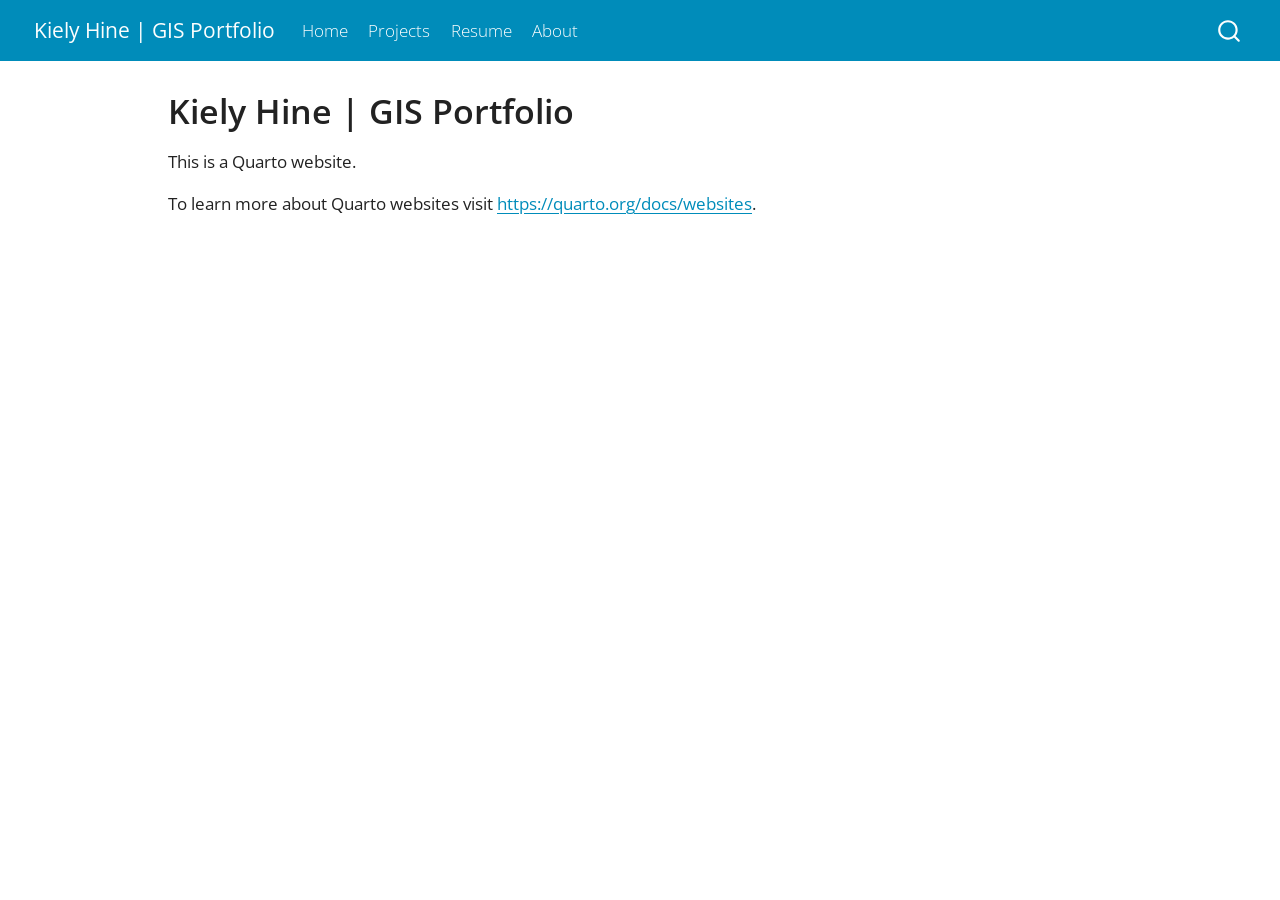
==== docs/index.html @ 795e0b1f "Initial portfolio site setup" ====
<!DOCTYPE html>
<html xmlns="http://www.w3.org/1999/xhtml" lang="en" xml:lang="en"><head>

<meta charset="utf-8">
<meta name="generator" content="quarto-1.8.25">

<meta name="viewport" content="width=device-width, initial-scale=1.0, user-scalable=yes">


<title>Kiely Hine | GIS Portfolio</title>
<style>
code{white-space: pre-wrap;}
span.smallcaps{font-variant: small-caps;}
div.columns{display: flex; gap: min(4vw, 1.5em);}
div.column{flex: auto; overflow-x: auto;}
div.hanging-indent{margin-left: 1.5em; text-indent: -1.5em;}
ul.task-list{list-style: none;}
ul.task-list li input[type="checkbox"] {
  width: 0.8em;
  margin: 0 0.8em 0.2em -1em; /* quarto-specific, see https://github.com/quarto-dev/quarto-cli/issues/4556 */ 
  vertical-align: middle;
}
</style>


<script src="site_libs/quarto-nav/quarto-nav.js"></script>
<script src="site_libs/quarto-nav/headroom.min.js"></script>
<script src="site_libs/clipboard/clipboard.min.js"></script>
<script src="site_libs/quarto-search/autocomplete.umd.js"></script>
<script src="site_libs/quarto-search/fuse.min.js"></script>
<script src="site_libs/quarto-search/quarto-search.js"></script>
<meta name="quarto:offset" content="./">
<script src="site_libs/quarto-html/quarto.js" type="module"></script>
<script src="site_libs/quarto-html/tabsets/tabsets.js" type="module"></script>
<script src="site_libs/quarto-html/axe/axe-check.js" type="module"></script>
<script src="site_libs/quarto-html/popper.min.js"></script>
<script src="site_libs/quarto-html/tippy.umd.min.js"></script>
<script src="site_libs/quarto-html/anchor.min.js"></script>
<link href="site_libs/quarto-html/tippy.css" rel="stylesheet">
<link href="site_libs/quarto-html/quarto-syntax-highlighting-7b89279ff1a6dce999919e0e67d4d9ec.css" rel="stylesheet" id="quarto-text-highlighting-styles">
<script src="site_libs/bootstrap/bootstrap.min.js"></script>
<link href="site_libs/bootstrap/bootstrap-icons.css" rel="stylesheet">
<link href="site_libs/bootstrap/bootstrap-980b7731fb1d77f0b19a7f8959812838.min.css" rel="stylesheet" append-hash="true" id="quarto-bootstrap" data-mode="light">
<script id="quarto-search-options" type="application/json">{
  "location": "navbar",
  "copy-button": false,
  "collapse-after": 3,
  "panel-placement": "end",
  "type": "overlay",
  "limit": 50,
  "keyboard-shortcut": [
    "f",
    "/",
    "s"
  ],
  "show-item-context": false,
  "language": {
    "search-no-results-text": "No results",
    "search-matching-documents-text": "matching documents",
    "search-copy-link-title": "Copy link to search",
    "search-hide-matches-text": "Hide additional matches",
    "search-more-match-text": "more match in this document",
    "search-more-matches-text": "more matches in this document",
    "search-clear-button-title": "Clear",
    "search-text-placeholder": "",
    "search-detached-cancel-button-title": "Cancel",
    "search-submit-button-title": "Submit",
    "search-label": "Search"
  }
}</script>


</head>

<body class="nav-fixed quarto-light">

<div id="quarto-search-results"></div>
  <header id="quarto-header" class="headroom fixed-top">
    <nav class="navbar navbar-expand-lg " data-bs-theme="dark">
      <div class="navbar-container container-fluid">
      <div class="navbar-brand-container mx-auto">
    <a href="./index.html" class="navbar-brand navbar-brand-logo">
    </a>
    <a class="navbar-brand" href="./index.html">
    <span class="navbar-title">Kiely Hine | GIS Portfolio</span>
    </a>
  </div>
            <div id="quarto-search" class="" title="Search"></div>
          <button class="navbar-toggler" type="button" data-bs-toggle="collapse" data-bs-target="#navbarCollapse" aria-controls="navbarCollapse" role="menu" aria-expanded="false" aria-label="Toggle navigation" onclick="if (window.quartoToggleHeadroom) { window.quartoToggleHeadroom(); }">
  <span class="navbar-toggler-icon"></span>
</button>
          <div class="collapse navbar-collapse" id="navbarCollapse">
            <ul class="navbar-nav navbar-nav-scroll me-auto">
  <li class="nav-item">
    <a class="nav-link active" href="./index.html" aria-current="page"> 
<span class="menu-text">Home</span></a>
  </li>  
  <li class="nav-item">
    <a class="nav-link" href="./projects.html"> 
<span class="menu-text">Projects</span></a>
  </li>  
  <li class="nav-item">
    <a class="nav-link" href="./resume.html"> 
<span class="menu-text">Resume</span></a>
  </li>  
  <li class="nav-item">
    <a class="nav-link" href="./about.html"> 
<span class="menu-text">About</span></a>
  </li>  
</ul>
          </div> <!-- /navcollapse -->
            <div class="quarto-navbar-tools">
</div>
      </div> <!-- /container-fluid -->
    </nav>
</header>
<!-- content -->
<div id="quarto-content" class="quarto-container page-columns page-rows-contents page-layout-article page-navbar">
<!-- sidebar -->
<!-- margin-sidebar -->
    <div id="quarto-margin-sidebar" class="sidebar margin-sidebar zindex-bottom">
        
    </div>
<!-- main -->
<main class="content" id="quarto-document-content">

<header id="title-block-header" class="quarto-title-block default">
<div class="quarto-title">
<h1 class="title">Kiely Hine | GIS Portfolio</h1>
</div>



<div class="quarto-title-meta">

    
  
    
  </div>
  


</header>


<p>This is a Quarto website.</p>
<p>To learn more about Quarto websites visit <a href="https://quarto.org/docs/websites" class="uri">https://quarto.org/docs/websites</a>.</p>



</main> <!-- /main -->
<script id="quarto-html-after-body" type="application/javascript">
  window.document.addEventListener("DOMContentLoaded", function (event) {
    const icon = "";
    const anchorJS = new window.AnchorJS();
    anchorJS.options = {
      placement: 'right',
      icon: icon
    };
    anchorJS.add('.anchored');
    const isCodeAnnotation = (el) => {
      for (const clz of el.classList) {
        if (clz.startsWith('code-annotation-')) {                     
          return true;
        }
      }
      return false;
    }
    const onCopySuccess = function(e) {
      // button target
      const button = e.trigger;
      // don't keep focus
      button.blur();
      // flash "checked"
      button.classList.add('code-copy-button-checked');
      var currentTitle = button.getAttribute("title");
      button.setAttribute("title", "Copied!");
      let tooltip;
      if (window.bootstrap) {
        button.setAttribute("data-bs-toggle", "tooltip");
        button.setAttribute("data-bs-placement", "left");
        button.setAttribute("data-bs-title", "Copied!");
        tooltip = new bootstrap.Tooltip(button, 
          { trigger: "manual", 
            customClass: "code-copy-button-tooltip",
            offset: [0, -8]});
        tooltip.show();    
      }
      setTimeout(function() {
        if (tooltip) {
          tooltip.hide();
          button.removeAttribute("data-bs-title");
          button.removeAttribute("data-bs-toggle");
          button.removeAttribute("data-bs-placement");
        }
        button.setAttribute("title", currentTitle);
        button.classList.remove('code-copy-button-checked');
      }, 1000);
      // clear code selection
      e.clearSelection();
    }
    const getTextToCopy = function(trigger) {
      const outerScaffold = trigger.parentElement.cloneNode(true);
      const codeEl = outerScaffold.querySelector('code');
      for (const childEl of codeEl.children) {
        if (isCodeAnnotation(childEl)) {
          childEl.remove();
        }
      }
      return codeEl.innerText;
    }
    const clipboard = new window.ClipboardJS('.code-copy-button:not([data-in-quarto-modal])', {
      text: getTextToCopy
    });
    clipboard.on('success', onCopySuccess);
    if (window.document.getElementById('quarto-embedded-source-code-modal')) {
      const clipboardModal = new window.ClipboardJS('.code-copy-button[data-in-quarto-modal]', {
        text: getTextToCopy,
        container: window.document.getElementById('quarto-embedded-source-code-modal')
      });
      clipboardModal.on('success', onCopySuccess);
    }
      var localhostRegex = new RegExp(/^(?:http|https):\/\/localhost\:?[0-9]*\//);
      var mailtoRegex = new RegExp(/^mailto:/);
        var filterRegex = new RegExp('/' + window.location.host + '/');
      var isInternal = (href) => {
          return filterRegex.test(href) || localhostRegex.test(href) || mailtoRegex.test(href);
      }
      // Inspect non-navigation links and adorn them if external
     var links = window.document.querySelectorAll('a[href]:not(.nav-link):not(.navbar-brand):not(.toc-action):not(.sidebar-link):not(.sidebar-item-toggle):not(.pagination-link):not(.no-external):not([aria-hidden]):not(.dropdown-item):not(.quarto-navigation-tool):not(.about-link)');
      for (var i=0; i<links.length; i++) {
        const link = links[i];
        if (!isInternal(link.href)) {
          // undo the damage that might have been done by quarto-nav.js in the case of
          // links that we want to consider external
          if (link.dataset.originalHref !== undefined) {
            link.href = link.dataset.originalHref;
          }
        }
      }
    function tippyHover(el, contentFn, onTriggerFn, onUntriggerFn) {
      const config = {
        allowHTML: true,
        maxWidth: 500,
        delay: 100,
        arrow: false,
        appendTo: function(el) {
            return el.parentElement;
        },
        interactive: true,
        interactiveBorder: 10,
        theme: 'quarto',
        placement: 'bottom-start',
      };
      if (contentFn) {
        config.content = contentFn;
      }
      if (onTriggerFn) {
        config.onTrigger = onTriggerFn;
      }
      if (onUntriggerFn) {
        config.onUntrigger = onUntriggerFn;
      }
      window.tippy(el, config); 
    }
    const noterefs = window.document.querySelectorAll('a[role="doc-noteref"]');
    for (var i=0; i<noterefs.length; i++) {
      const ref = noterefs[i];
      tippyHover(ref, function() {
        // use id or data attribute instead here
        let href = ref.getAttribute('data-footnote-href') || ref.getAttribute('href');
        try { href = new URL(href).hash; } catch {}
        const id = href.replace(/^#\/?/, "");
        const note = window.document.getElementById(id);
        if (note) {
          return note.innerHTML;
        } else {
          return "";
        }
      });
    }
    const xrefs = window.document.querySelectorAll('a.quarto-xref');
    const processXRef = (id, note) => {
      // Strip column container classes
      const stripColumnClz = (el) => {
        el.classList.remove("page-full", "page-columns");
        if (el.children) {
          for (const child of el.children) {
            stripColumnClz(child);
          }
        }
      }
      stripColumnClz(note)
      if (id === null || id.startsWith('sec-')) {
        // Special case sections, only their first couple elements
        const container = document.createElement("div");
        if (note.children && note.children.length > 2) {
          container.appendChild(note.children[0].cloneNode(true));
          for (let i = 1; i < note.children.length; i++) {
            const child = note.children[i];
            if (child.tagName === "P" && child.innerText === "") {
              continue;
            } else {
              container.appendChild(child.cloneNode(true));
              break;
            }
          }
          if (window.Quarto?.typesetMath) {
            window.Quarto.typesetMath(container);
          }
          return container.innerHTML
        } else {
          if (window.Quarto?.typesetMath) {
            window.Quarto.typesetMath(note);
          }
          return note.innerHTML;
        }
      } else {
        // Remove any anchor links if they are present
        const anchorLink = note.querySelector('a.anchorjs-link');
        if (anchorLink) {
          anchorLink.remove();
        }
        if (window.Quarto?.typesetMath) {
          window.Quarto.typesetMath(note);
        }
        if (note.classList.contains("callout")) {
          return note.outerHTML;
        } else {
          return note.innerHTML;
        }
      }
    }
    for (var i=0; i<xrefs.length; i++) {
      const xref = xrefs[i];
      tippyHover(xref, undefined, function(instance) {
        instance.disable();
        let url = xref.getAttribute('href');
        let hash = undefined; 
        if (url.startsWith('#')) {
          hash = url;
        } else {
          try { hash = new URL(url).hash; } catch {}
        }
        if (hash) {
          const id = hash.replace(/^#\/?/, "");
          const note = window.document.getElementById(id);
          if (note !== null) {
            try {
              const html = processXRef(id, note.cloneNode(true));
              instance.setContent(html);
            } finally {
              instance.enable();
              instance.show();
            }
          } else {
            // See if we can fetch this
            fetch(url.split('#')[0])
            .then(res => res.text())
            .then(html => {
              const parser = new DOMParser();
              const htmlDoc = parser.parseFromString(html, "text/html");
              const note = htmlDoc.getElementById(id);
              if (note !== null) {
                const html = processXRef(id, note);
                instance.setContent(html);
              } 
            }).finally(() => {
              instance.enable();
              instance.show();
            });
          }
        } else {
          // See if we can fetch a full url (with no hash to target)
          // This is a special case and we should probably do some content thinning / targeting
          fetch(url)
          .then(res => res.text())
          .then(html => {
            const parser = new DOMParser();
            const htmlDoc = parser.parseFromString(html, "text/html");
            const note = htmlDoc.querySelector('main.content');
            if (note !== null) {
              // This should only happen for chapter cross references
              // (since there is no id in the URL)
              // remove the first header
              if (note.children.length > 0 && note.children[0].tagName === "HEADER") {
                note.children[0].remove();
              }
              const html = processXRef(null, note);
              instance.setContent(html);
            } 
          }).finally(() => {
            instance.enable();
            instance.show();
          });
        }
      }, function(instance) {
      });
    }
        let selectedAnnoteEl;
        const selectorForAnnotation = ( cell, annotation) => {
          let cellAttr = 'data-code-cell="' + cell + '"';
          let lineAttr = 'data-code-annotation="' +  annotation + '"';
          const selector = 'span[' + cellAttr + '][' + lineAttr + ']';
          return selector;
        }
        const selectCodeLines = (annoteEl) => {
          const doc = window.document;
          const targetCell = annoteEl.getAttribute("data-target-cell");
          const targetAnnotation = annoteEl.getAttribute("data-target-annotation");
          const annoteSpan = window.document.querySelector(selectorForAnnotation(targetCell, targetAnnotation));
          const lines = annoteSpan.getAttribute("data-code-lines").split(",");
          const lineIds = lines.map((line) => {
            return targetCell + "-" + line;
          })
          let top = null;
          let height = null;
          let parent = null;
          if (lineIds.length > 0) {
              //compute the position of the single el (top and bottom and make a div)
              const el = window.document.getElementById(lineIds[0]);
              top = el.offsetTop;
              height = el.offsetHeight;
              parent = el.parentElement.parentElement;
            if (lineIds.length > 1) {
              const lastEl = window.document.getElementById(lineIds[lineIds.length - 1]);
              const bottom = lastEl.offsetTop + lastEl.offsetHeight;
              height = bottom - top;
            }
            if (top !== null && height !== null && parent !== null) {
              // cook up a div (if necessary) and position it 
              let div = window.document.getElementById("code-annotation-line-highlight");
              if (div === null) {
                div = window.document.createElement("div");
                div.setAttribute("id", "code-annotation-line-highlight");
                div.style.position = 'absolute';
                parent.appendChild(div);
              }
              div.style.top = top - 2 + "px";
              div.style.height = height + 4 + "px";
              div.style.left = 0;
              let gutterDiv = window.document.getElementById("code-annotation-line-highlight-gutter");
              if (gutterDiv === null) {
                gutterDiv = window.document.createElement("div");
                gutterDiv.setAttribute("id", "code-annotation-line-highlight-gutter");
                gutterDiv.style.position = 'absolute';
                const codeCell = window.document.getElementById(targetCell);
                const gutter = codeCell.querySelector('.code-annotation-gutter');
                gutter.appendChild(gutterDiv);
              }
              gutterDiv.style.top = top - 2 + "px";
              gutterDiv.style.height = height + 4 + "px";
            }
            selectedAnnoteEl = annoteEl;
          }
        };
        const unselectCodeLines = () => {
          const elementsIds = ["code-annotation-line-highlight", "code-annotation-line-highlight-gutter"];
          elementsIds.forEach((elId) => {
            const div = window.document.getElementById(elId);
            if (div) {
              div.remove();
            }
          });
          selectedAnnoteEl = undefined;
        };
          // Handle positioning of the toggle
      window.addEventListener(
        "resize",
        throttle(() => {
          elRect = undefined;
          if (selectedAnnoteEl) {
            selectCodeLines(selectedAnnoteEl);
          }
        }, 10)
      );
      function throttle(fn, ms) {
      let throttle = false;
      let timer;
        return (...args) => {
          if(!throttle) { // first call gets through
              fn.apply(this, args);
              throttle = true;
          } else { // all the others get throttled
              if(timer) clearTimeout(timer); // cancel #2
              timer = setTimeout(() => {
                fn.apply(this, args);
                timer = throttle = false;
              }, ms);
          }
        };
      }
        // Attach click handler to the DT
        const annoteDls = window.document.querySelectorAll('dt[data-target-cell]');
        for (const annoteDlNode of annoteDls) {
          annoteDlNode.addEventListener('click', (event) => {
            const clickedEl = event.target;
            if (clickedEl !== selectedAnnoteEl) {
              unselectCodeLines();
              const activeEl = window.document.querySelector('dt[data-target-cell].code-annotation-active');
              if (activeEl) {
                activeEl.classList.remove('code-annotation-active');
              }
              selectCodeLines(clickedEl);
              clickedEl.classList.add('code-annotation-active');
            } else {
              // Unselect the line
              unselectCodeLines();
              clickedEl.classList.remove('code-annotation-active');
            }
          });
        }
    const findCites = (el) => {
      const parentEl = el.parentElement;
      if (parentEl) {
        const cites = parentEl.dataset.cites;
        if (cites) {
          return {
            el,
            cites: cites.split(' ')
          };
        } else {
          return findCites(el.parentElement)
        }
      } else {
        return undefined;
      }
    };
    var bibliorefs = window.document.querySelectorAll('a[role="doc-biblioref"]');
    for (var i=0; i<bibliorefs.length; i++) {
      const ref = bibliorefs[i];
      const citeInfo = findCites(ref);
      if (citeInfo) {
        tippyHover(citeInfo.el, function() {
          var popup = window.document.createElement('div');
          citeInfo.cites.forEach(function(cite) {
            var citeDiv = window.document.createElement('div');
            citeDiv.classList.add('hanging-indent');
            citeDiv.classList.add('csl-entry');
            var biblioDiv = window.document.getElementById('ref-' + cite);
            if (biblioDiv) {
              citeDiv.innerHTML = biblioDiv.innerHTML;
            }
            popup.appendChild(citeDiv);
          });
          return popup.innerHTML;
        });
      }
    }
  });
  </script>
</div> <!-- /content -->




</body></html>
---- docs/site_libs/quarto-html/tippy.css ----
.tippy-box[data-animation=fade][data-state=hidden]{opacity:0}[data-tippy-root]{max-width:calc(100vw - 10px)}.tippy-box{position:relative;background-color:#333;color:#fff;border-radius:4px;font-size:14px;line-height:1.4;white-space:normal;outline:0;transition-property:transform,visibility,opacity}.tippy-box[data-placement^=top]>.tippy-arrow{bottom:0}.tippy-box[data-placement^=top]>.tippy-arrow:before{bottom:-7px;left:0;border-width:8px 8px 0;border-top-color:initial;transform-origin:center top}.tippy-box[data-placement^=bottom]>.tippy-arrow{top:0}.tippy-box[data-placement^=bottom]>.tippy-arrow:before{top:-7px;left:0;border-width:0 8px 8px;border-bottom-color:initial;transform-origin:center bottom}.tippy-box[data-placement^=left]>.tippy-arrow{right:0}.tippy-box[data-placement^=left]>.tippy-arrow:before{border-width:8px 0 8px 8px;border-left-color:initial;right:-7px;transform-origin:center left}.tippy-box[data-placement^=right]>.tippy-arrow{left:0}.tippy-box[data-placement^=right]>.tippy-arrow:before{left:-7px;border-width:8px 8px 8px 0;border-right-color:initial;transform-origin:center right}.tippy-box[data-inertia][data-state=visible]{transition-timing-function:cubic-bezier(.54,1.5,.38,1.11)}.tippy-arrow{width:16px;height:16px;color:#333}.tippy-arrow:before{content:"";position:absolute;border-color:transparent;border-style:solid}.tippy-content{position:relative;padding:5px 9px;z-index:1}
---- docs/site_libs/quarto-html/quarto-syntax-highlighting-7b89279ff1a6dce999919e0e67d4d9ec.css ----
/* quarto syntax highlight colors */
:root {
  --quarto-hl-ot-color: #003B4F;
  --quarto-hl-at-color: #657422;
  --quarto-hl-ss-color: #20794D;
  --quarto-hl-an-color: #5E5E5E;
  --quarto-hl-fu-color: #4758AB;
  --quarto-hl-st-color: #20794D;
  --quarto-hl-cf-color: #003B4F;
  --quarto-hl-op-color: #5E5E5E;
  --quarto-hl-er-color: #AD0000;
  --quarto-hl-bn-color: #AD0000;
  --quarto-hl-al-color: #AD0000;
  --quarto-hl-va-color: #111111;
  --quarto-hl-bu-color: inherit;
  --quarto-hl-ex-color: inherit;
  --quarto-hl-pp-color: #AD0000;
  --quarto-hl-in-color: #5E5E5E;
  --quarto-hl-vs-color: #20794D;
  --quarto-hl-wa-color: #5E5E5E;
  --quarto-hl-do-color: #5E5E5E;
  --quarto-hl-im-color: #00769E;
  --quarto-hl-ch-color: #20794D;
  --quarto-hl-dt-color: #AD0000;
  --quarto-hl-fl-color: #AD0000;
  --quarto-hl-co-color: #5E5E5E;
  --quarto-hl-cv-color: #5E5E5E;
  --quarto-hl-cn-color: #8f5902;
  --quarto-hl-sc-color: #5E5E5E;
  --quarto-hl-dv-color: #AD0000;
  --quarto-hl-kw-color: #003B4F;
}

/* other quarto variables */
:root {
  --quarto-font-monospace: SFMono-Regular, Menlo, Monaco, Consolas, "Liberation Mono", "Courier New", monospace;
}

/* syntax highlight based on Pandoc's rules */
pre > code.sourceCode > span {
  color: #003B4F;
}

code.sourceCode > span {
  color: #003B4F;
}

div.sourceCode,
div.sourceCode pre.sourceCode {
  color: #003B4F;
}

/* Normal */
code span {
  color: #003B4F;
}

/* Alert */
code span.al {
  color: #AD0000;
  font-style: inherit;
}

/* Annotation */
code span.an {
  color: #5E5E5E;
  font-style: inherit;
}

/* Attribute */
code span.at {
  color: #657422;
  font-style: inherit;
}

/* BaseN */
code span.bn {
  color: #AD0000;
  font-style: inherit;
}

/* BuiltIn */
code span.bu {
  font-style: inherit;
}

/* ControlFlow */
code span.cf {
  color: #003B4F;
  font-weight: bold;
  font-style: inherit;
}

/* Char */
code span.ch {
  color: #20794D;
  font-style: inherit;
}

/* Constant */
code span.cn {
  color: #8f5902;
  font-style: inherit;
}

/* Comment */
code span.co {
  color: #5E5E5E;
  font-style: inherit;
}

/* CommentVar */
code span.cv {
  color: #5E5E5E;
  font-style: italic;
}

/* Documentation */
code span.do {
  color: #5E5E5E;
  font-style: italic;
}

/* DataType */
code span.dt {
  color: #AD0000;
  font-style: inherit;
}

/* DecVal */
code span.dv {
  color: #AD0000;
  font-style: inherit;
}

/* Error */
code span.er {
  color: #AD0000;
  font-style: inherit;
}

/* Extension */
code span.ex {
  font-style: inherit;
}

/* Float */
code span.fl {
  color: #AD0000;
  font-style: inherit;
}

/* Function */
code span.fu {
  color: #4758AB;
  font-style: inherit;
}

/* Import */
code span.im {
  color: #00769E;
  font-style: inherit;
}

/* Information */
code span.in {
  color: #5E5E5E;
  font-style: inherit;
}

/* Keyword */
code span.kw {
  color: #003B4F;
  font-weight: bold;
  font-style: inherit;
}

/* Operator */
code span.op {
  color: #5E5E5E;
  font-style: inherit;
}

/* Other */
code span.ot {
  color: #003B4F;
  font-style: inherit;
}

/* Preprocessor */
code span.pp {
  color: #AD0000;
  font-style: inherit;
}

/* SpecialChar */
code span.sc {
  color: #5E5E5E;
  font-style: inherit;
}

/* SpecialString */
code span.ss {
  color: #20794D;
  font-style: inherit;
}

/* String */
code span.st {
  color: #20794D;
  font-style: inherit;
}

/* Variable */
code span.va {
  color: #111111;
  font-style: inherit;
}

/* VerbatimString */
code span.vs {
  color: #20794D;
  font-style: inherit;
}

/* Warning */
code span.wa {
  color: #5E5E5E;
  font-style: italic;
}

.prevent-inlining {
  content: "</";
}

/*# sourceMappingURL=3944bc705cfaf4c80e56f77c5205168a.css.map */
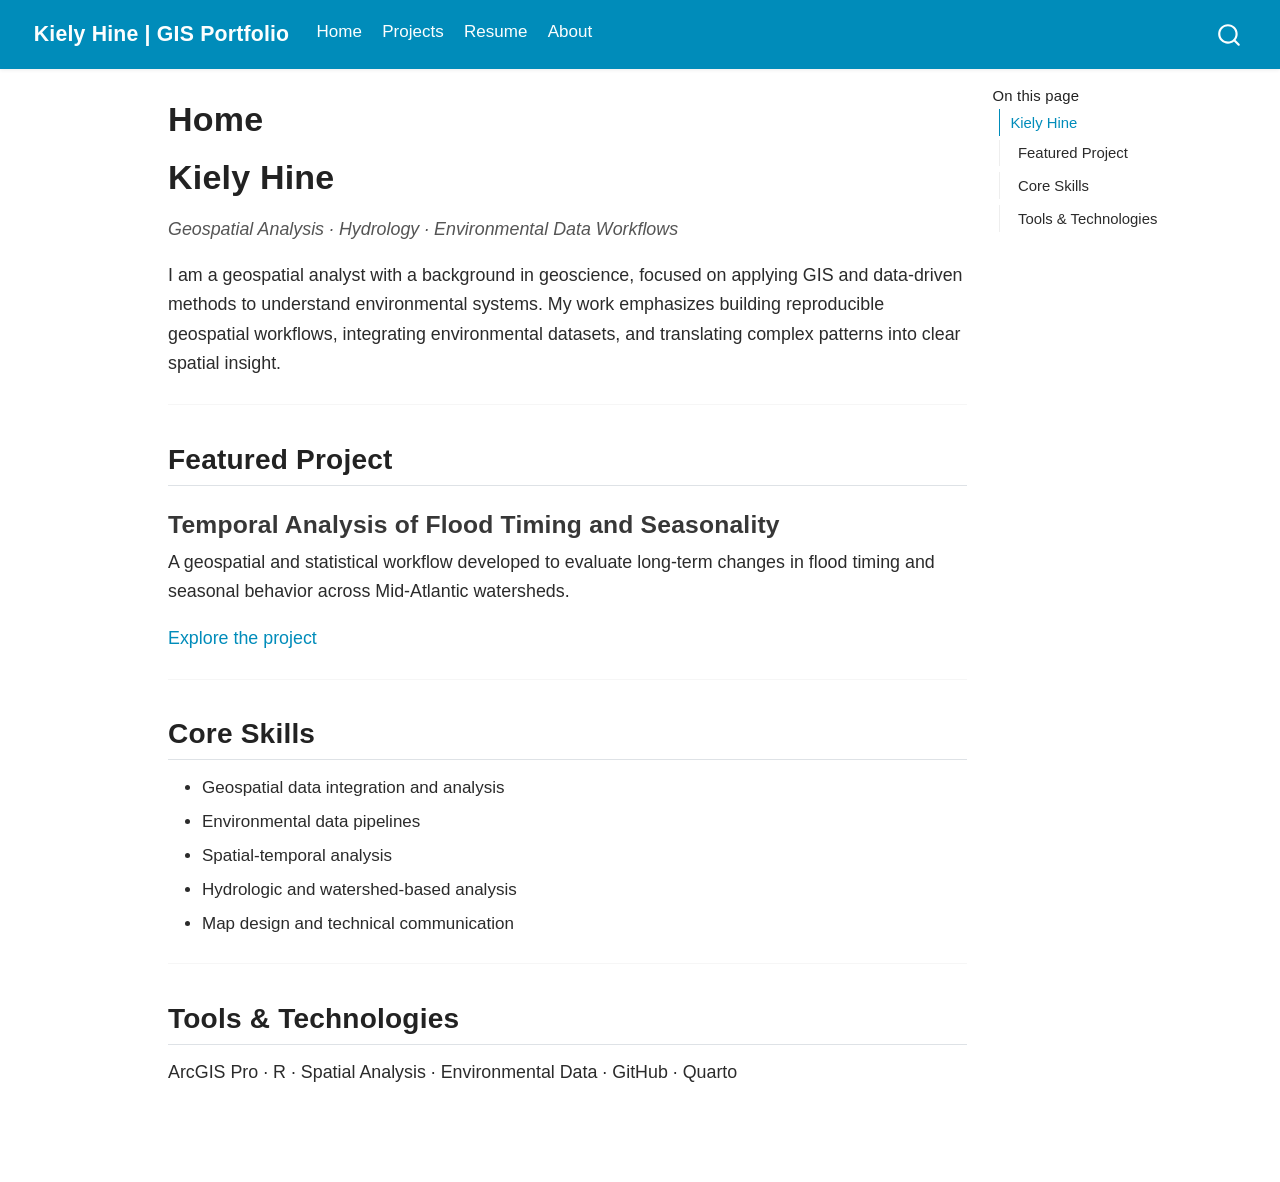
==== commit 50777ce4: "info update" ====
--- a/docs/index.html
+++ b/docs/index.html
@@ -7,7 +7,7 @@
 <meta name="viewport" content="width=device-width, initial-scale=1.0, user-scalable=yes">
 
 
-<title>Kiely Hine | GIS Portfolio</title>
+<title>Home – Kiely Hine | GIS Portfolio</title>
 <style>
 code{white-space: pre-wrap;}
 span.smallcaps{font-variant: small-caps;}
@@ -70,6 +70,7 @@
 }</script>
 
 
+<link rel="stylesheet" href="styles.css">
 </head>
 
 <body class="nav-fixed quarto-light">
@@ -118,15 +119,29 @@
 <div id="quarto-content" class="quarto-container page-columns page-rows-contents page-layout-article page-navbar">
 <!-- sidebar -->
 <!-- margin-sidebar -->
-    <div id="quarto-margin-sidebar" class="sidebar margin-sidebar zindex-bottom">
-        
+    <div id="quarto-margin-sidebar" class="sidebar margin-sidebar">
+        <nav id="TOC" role="doc-toc" class="toc-active">
+    <h2 id="toc-title">On this page</h2>
+   
+  <ul>
+  <li><a href="#kiely-hine" id="toc-kiely-hine" class="nav-link active" data-scroll-target="#kiely-hine">Kiely Hine</a>
+  <ul class="collapse">
+  <li><a href="#featured-project" id="toc-featured-project" class="nav-link" data-scroll-target="#featured-project">Featured Project</a>
+  <ul class="collapse">
+  <li><a href="#temporal-analysis-of-flood-timing-and-seasonality" id="toc-temporal-analysis-of-flood-timing-and-seasonality" class="nav-link" data-scroll-target="#temporal-analysis-of-flood-timing-and-seasonality">Temporal Analysis of Flood Timing and Seasonality</a></li>
+  </ul></li>
+  <li><a href="#core-skills" id="toc-core-skills" class="nav-link" data-scroll-target="#core-skills">Core Skills</a></li>
+  <li><a href="#tools-technologies" id="toc-tools-technologies" class="nav-link" data-scroll-target="#tools-technologies">Tools &amp; Technologies</a></li>
+  </ul></li>
+  </ul>
+</nav>
     </div>
 <!-- main -->
 <main class="content" id="quarto-document-content">
 
 <header id="title-block-header" class="quarto-title-block default">
 <div class="quarto-title">
-<h1 class="title">Kiely Hine | GIS Portfolio</h1>
+<h1 class="title">Home</h1>
 </div>
 
 
@@ -143,10 +158,42 @@
 </header>
 
 
-<p>This is a Quarto website.</p>
-<p>To learn more about Quarto websites visit <a href="https://quarto.org/docs/websites" class="uri">https://quarto.org/docs/websites</a>.</p>
-
-
+<section id="kiely-hine" class="level1">
+<h1>Kiely Hine</h1>
+<p><em>Geospatial Analysis · Hydrology · Environmental Data Workflows</em></p>
+<p>I am a geospatial analyst with a background in geoscience, focused on applying GIS and data-driven methods to understand environmental systems. My work emphasizes building reproducible geospatial workflows, integrating environmental datasets, and translating complex patterns into clear spatial insight.</p>
+<hr>
+<section id="featured-project" class="level2">
+<h2 class="anchored" data-anchor-id="featured-project">Featured Project</h2>
+<section id="temporal-analysis-of-flood-timing-and-seasonality" class="level3">
+<h3 class="anchored" data-anchor-id="temporal-analysis-of-flood-timing-and-seasonality">Temporal Analysis of Flood Timing and Seasonality</h3>
+<p>A geospatial and statistical workflow developed to evaluate long-term changes in flood timing and seasonal behavior across Mid-Atlantic watersheds.</p>
+<p><a href="./projects.html">Explore the project</a></p>
+<hr>
+</section>
+</section>
+<section id="core-skills" class="level2">
+<h2 class="anchored" data-anchor-id="core-skills">Core Skills</h2>
+<ul>
+<li>Geospatial data integration and analysis<br>
+</li>
+<li>Environmental data pipelines<br>
+</li>
+<li>Spatial-temporal analysis<br>
+</li>
+<li>Hydrologic and watershed-based analysis<br>
+</li>
+<li>Map design and technical communication</li>
+</ul>
+<hr>
+</section>
+<section id="tools-technologies" class="level2">
+<h2 class="anchored" data-anchor-id="tools-technologies">Tools &amp; Technologies</h2>
+<p>ArcGIS Pro · R · Spatial Analysis · Environmental Data · GitHub · Quarto</p>
+
+
+</section>
+</section>
 
 </main> <!-- /main -->
 <script id="quarto-html-after-body" type="application/javascript">
--- a/docs/styles.css
+++ b/docs/styles.css
@@ -0,0 +1,184 @@
+/* =========================================================
+   Kiely Hine | GIS Portfolio
+   Clean, simple styling for Quarto website
+   ========================================================= */
+
+/* Base page */
+body {
+  font-family: Arial, sans-serif;
+  font-size: 17px;
+  line-height: 1.65;
+  color: #2b2b2b;
+}
+
+/* Main content width feel */
+main.content {
+  padding-top: 0.5rem;
+}
+
+/* Headings */
+h1, h2, h3, h4 {
+  font-weight: 700;
+  letter-spacing: 0.2px;
+  color: #222;
+}
+
+h1 {
+  margin-top: 0.2rem;
+  margin-bottom: 1rem;
+}
+
+h2 {
+  margin-top: 2.2rem;
+  margin-bottom: 0.8rem;
+}
+
+h3 {
+  margin-top: 1.4rem;
+  margin-bottom: 0.5rem;
+}
+
+/* Paragraphs and lists */
+p {
+  font-size: 1.05rem;
+  line-height: 1.65;
+  margin-bottom: 1rem;
+}
+
+ul, ol {
+  margin-bottom: 1rem;
+}
+
+li {
+  margin-bottom: 0.35rem;
+}
+
+/* Links */
+a {
+  text-decoration: none;
+}
+
+a:hover {
+  text-decoration: underline;
+}
+
+/* Quarto title block */
+.quarto-title-block {
+  margin-bottom: 1.2rem;
+}
+
+.quarto-title-block .title {
+  font-weight: 700;
+}
+
+/* Navbar */
+.navbar {
+  box-shadow: 0 1px 4px rgba(0, 0, 0, 0.08);
+}
+
+.navbar-brand {
+  font-weight: 700;
+  letter-spacing: 0.2px;
+}
+
+/* Horizontal rules */
+hr {
+  margin-top: 1.5rem;
+  margin-bottom: 1.5rem;
+  border: 0;
+  border-top: 1px solid #d9d9d9;
+}
+
+/* Images */
+img {
+  border-radius: 4px;
+}
+
+/* Figure blocks */
+.figure {
+  margin-top: 1rem;
+  margin-bottom: 1.25rem;
+}
+
+.figure-img {
+  display: block;
+  margin-left: auto;
+  margin-right: auto;
+}
+
+.figure-caption {
+  text-align: center;
+  font-size: 0.95rem;
+  color: #666;
+  margin-top: 0.45rem;
+  line-height: 1.45;
+}
+
+/* Callouts */
+.callout {
+  margin-top: 1rem;
+  margin-bottom: 1.5rem;
+  border-radius: 6px;
+}
+
+.callout.callout-note {
+  border-left: 4px solid #1b84a6;
+  background-color: #f7fbfc;
+}
+
+/* Columns section */
+.columns {
+  margin-top: 0.5rem;
+  margin-bottom: 1rem;
+}
+
+.column p:last-child,
+.column ul:last-child {
+  margin-bottom: 0;
+}
+
+/* Sidebar table of contents */
+#TOC,
+.sidebar nav[role="doc-toc"] {
+  font-size: 0.95rem;
+}
+
+#TOC .nav-link,
+.sidebar nav[role="doc-toc"] .nav-link {
+  line-height: 1.35;
+  margin-bottom: 0.2rem;
+}
+
+/* Emphasis text */
+em {
+  color: #555;
+}
+
+/* Strong text */
+strong {
+  font-weight: 700;
+}
+
+/* Code blocks if you ever add them */
+code {
+  font-size: 0.95em;
+}
+
+/* Resume/project spacing helpers */
+.project-tagline {
+  color: #555;
+  font-style: italic;
+  margin-top: -0.3rem;
+  margin-bottom: 1.2rem;
+}
+
+.section-intro {
+  font-size: 1.05rem;
+  margin-bottom: 1rem;
+}
+
+/* Footer breathing room */
+.page-columns,
+.page-full {
+  margin-bottom: 2rem;
+}
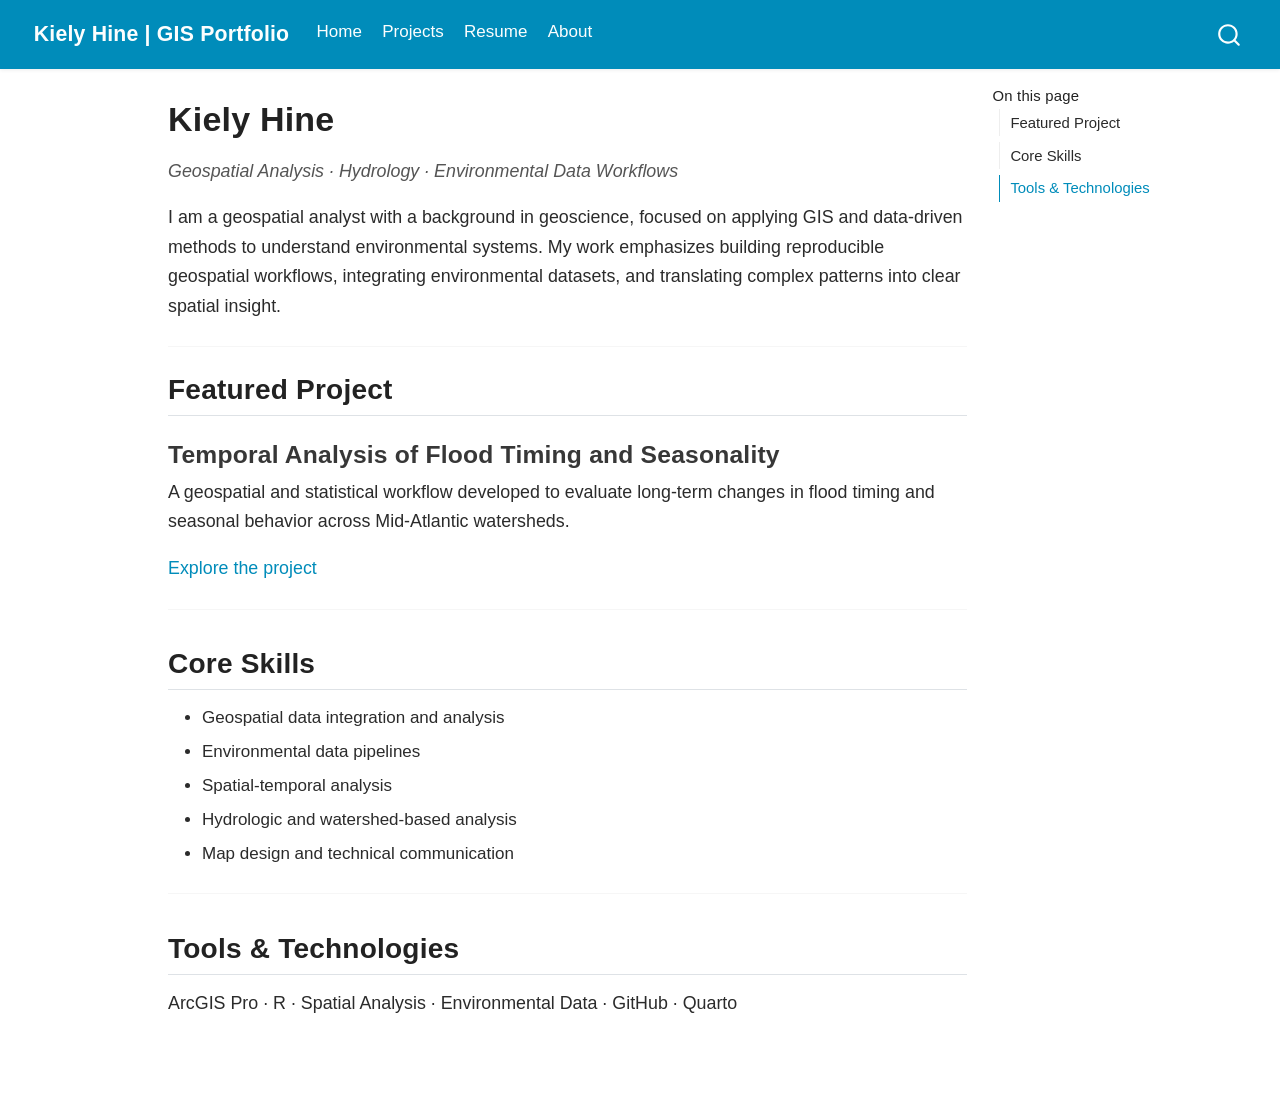
==== commit 6b33e61b: "edits" ====
--- a/docs/index.html
+++ b/docs/index.html
@@ -7,7 +7,7 @@
 <meta name="viewport" content="width=device-width, initial-scale=1.0, user-scalable=yes">
 
 
-<title>Home – Kiely Hine | GIS Portfolio</title>
+<title>Kiely Hine – Kiely Hine | GIS Portfolio</title>
 <style>
 code{white-space: pre-wrap;}
 span.smallcaps{font-variant: small-caps;}
@@ -124,15 +124,12 @@
     <h2 id="toc-title">On this page</h2>
    
   <ul>
-  <li><a href="#kiely-hine" id="toc-kiely-hine" class="nav-link active" data-scroll-target="#kiely-hine">Kiely Hine</a>
-  <ul class="collapse">
-  <li><a href="#featured-project" id="toc-featured-project" class="nav-link" data-scroll-target="#featured-project">Featured Project</a>
+  <li><a href="#featured-project" id="toc-featured-project" class="nav-link active" data-scroll-target="#featured-project">Featured Project</a>
   <ul class="collapse">
   <li><a href="#temporal-analysis-of-flood-timing-and-seasonality" id="toc-temporal-analysis-of-flood-timing-and-seasonality" class="nav-link" data-scroll-target="#temporal-analysis-of-flood-timing-and-seasonality">Temporal Analysis of Flood Timing and Seasonality</a></li>
   </ul></li>
   <li><a href="#core-skills" id="toc-core-skills" class="nav-link" data-scroll-target="#core-skills">Core Skills</a></li>
   <li><a href="#tools-technologies" id="toc-tools-technologies" class="nav-link" data-scroll-target="#tools-technologies">Tools &amp; Technologies</a></li>
-  </ul></li>
   </ul>
 </nav>
     </div>
@@ -141,7 +138,7 @@
 
 <header id="title-block-header" class="quarto-title-block default">
 <div class="quarto-title">
-<h1 class="title">Home</h1>
+<h1 class="title">Kiely Hine</h1>
 </div>
 
 
@@ -158,8 +155,6 @@
 </header>
 
 
-<section id="kiely-hine" class="level1">
-<h1>Kiely Hine</h1>
 <p><em>Geospatial Analysis · Hydrology · Environmental Data Workflows</em></p>
 <p>I am a geospatial analyst with a background in geoscience, focused on applying GIS and data-driven methods to understand environmental systems. My work emphasizes building reproducible geospatial workflows, integrating environmental datasets, and translating complex patterns into clear spatial insight.</p>
 <hr>
@@ -193,7 +188,6 @@
 
 
 </section>
-</section>
 
 </main> <!-- /main -->
 <script id="quarto-html-after-body" type="application/javascript">
